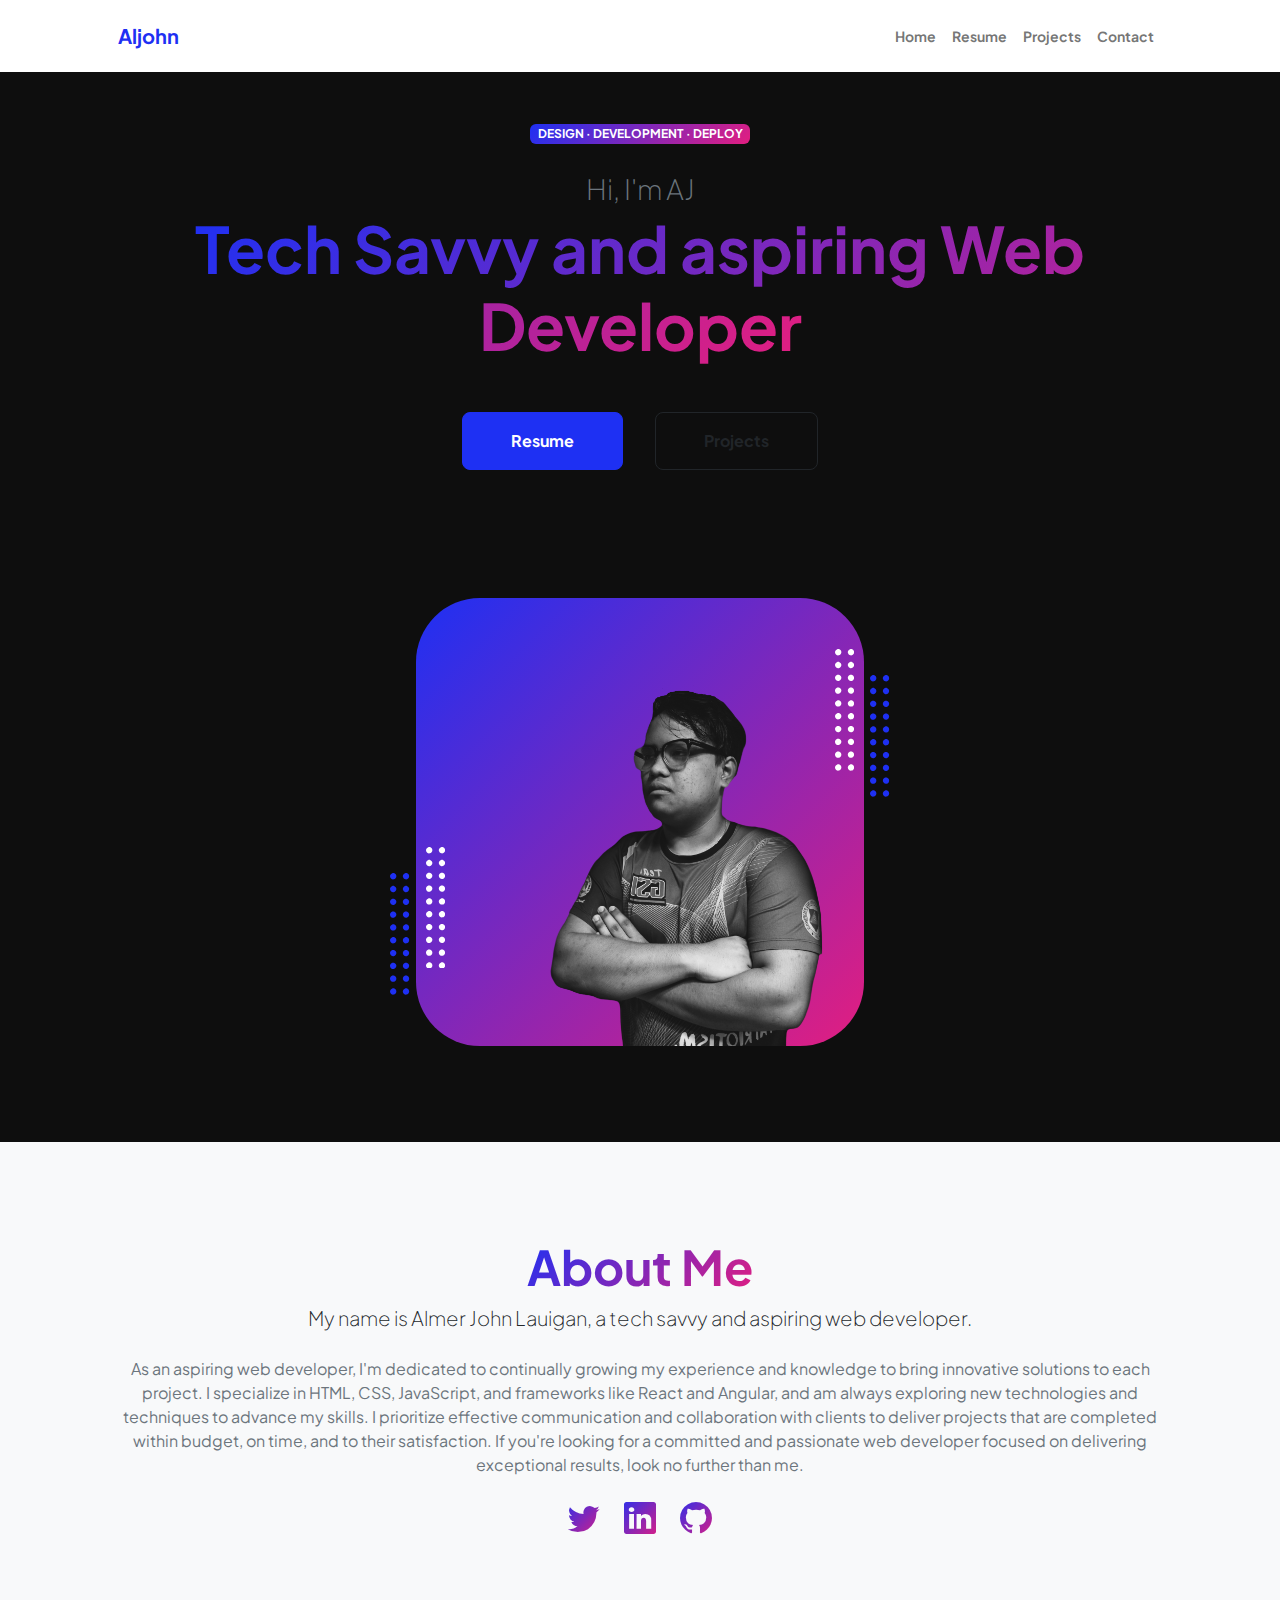
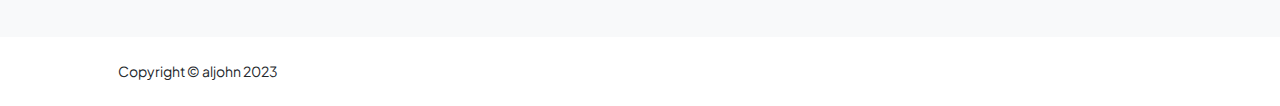
==== index.html @ dc5d29d7 "second commit" ====
<!DOCTYPE html>
<html lang="en">
    <head>
        <meta charset="utf-8" />
        <meta name="viewport" content="width=device-width, initial-scale=1, shrink-to-fit=no" />
        <meta name="description" content="" />
        <meta name="author" content="" />
        <title>Aljohn</title>
        <!-- Favicon-->
        <link rel="icon" type="image/x-icon" href="assets/favicon.ico" />
        <!-- Custom Google font-->
        <link rel="preconnect" href="https://fonts.googleapis.com" />
        <link rel="preconnect" href="https://fonts.gstatic.com" crossorigin />
        <link href="https://fonts.googleapis.com/css2?family=Plus+Jakarta+Sans:wght@100;200;300;400;500;600;700;800;900&amp;display=swap" rel="stylesheet" />
        <!-- Bootstrap icons-->
        <link href="https://cdn.jsdelivr.net/npm/bootstrap-icons@1.8.1/font/bootstrap-icons.css" rel="stylesheet" />
        <!-- Core theme CSS (includes Bootstrap)-->
        <link href="css/styles.css" rel="stylesheet" />
    </head>
    <body class="d-flex flex-column h-100">
        <main class="flex-shrink-0">
            <!-- Navigation-->
            <nav class="navbar navbar-expand-lg navbar-light bg-white py-3">
                <div class="container px-5">
                    <a class="navbar-brand" href="index.html"><span class="fw-bolder text-primary">Aljohn</span></a>
                    <button class="navbar-toggler" type="button" data-bs-toggle="collapse" data-bs-target="#navbarSupportedContent" aria-controls="navbarSupportedContent" aria-expanded="false" aria-label="Toggle navigation"><span class="navbar-toggler-icon"></span></button>
                    <div class="collapse navbar-collapse" id="navbarSupportedContent">
                        <ul class="navbar-nav ms-auto mb-2 mb-lg-0 small fw-bolder">
                            <li class="nav-item"><a class="nav-link" href="index.html">Home</a></li>
                            <li class="nav-item"><a class="nav-link" href="resume.html">Resume</a></li>
                            <li class="nav-item"><a class="nav-link" href="projects.html">Projects</a></li>
                            <li class="nav-item"><a class="nav-link" href="contact.html">Contact</a></li>
                        </ul>
                    </div>
                </div>
            </nav>
            <!-- Header-->
            <header class="py-5">
                <div class="container px-5 pb-5">
                    <div class="row gx-5 align-items-center">
                        <div class="col-xxl-5">
                            <!-- Header text content-->
                            <div class="text-center text-xxl-start">
                                <div class="badge bg-gradient-primary-to-secondary text-white mb-4"><div class="text-uppercase">Design &middot; Development &middot; Deploy</div></div>
                                <div class="fs-3 fw-light text-muted">Hi, I'm AJ</div>
                                <h1 class="display-3 fw-bolder mb-5"><span class="text-gradient d-inline">Tech Savvy and aspiring Web Developer</span></h1>
                                <div class="d-grid gap-3 d-sm-flex justify-content-sm-center justify-content-xxl-start mb-3">
                                    <a class="btn btn-primary btn-lg px-5 py-3 me-sm-3 fs-6 fw-bolder" href="resume.html">Resume</a>
                                    <a class="btn btn-outline-dark btn-lg px-5 py-3 fs-6 fw-bolder" href="projects.html">Projects</a>
                                </div>
                            </div>
                        </div>
                        <div class="col-xxl-7">
                            <!-- Header profile picture-->
                            <div class="d-flex justify-content-center mt-5 mt-xxl-0">
                                <div class="profile bg-gradient-primary-to-secondary">
                                    <!-- TIP: For best results, use a photo with a transparent background like the demo example below-->
                                    <!-- Watch a tutorial on how to do this on YouTube (link)-->
                                    <img class="profile-img" src="images/ajpl.png" alt="..." />
                                    <div class="dots-1">
                                        <!-- SVG Dots-->
                                        <svg version="1.1" xmlns="http://www.w3.org/2000/svg" xmlns:xlink="http://www.w3.org/1999/xlink" x="0px" y="0px" viewBox="0 0 191.6 1215.4" style="enable-background: new 0 0 191.6 1215.4" xml:space="preserve">
                                            <g transform="translate(0.000000,1280.000000) scale(0.100000,-0.100000)">
                                                <path d="M227.7,12788.6c-105-35-200-141-222-248c-43-206,163-412,369-369c155,32,275,190,260,339c-11,105-90,213-190,262        C383.7,12801.6,289.7,12808.6,227.7,12788.6z"></path>
                                                <path d="M1507.7,12788.6c-151-50-253-216-222-362c25-119,136-230,254-255c194-41,395,142,375,339c-11,105-90,213-190,262        C1663.7,12801.6,1569.7,12808.6,1507.7,12788.6z"></path>
                                                <path d="M227.7,11508.6c-105-35-200-141-222-248c-43-206,163-412,369-369c155,32,275,190,260,339c-11,105-90,213-190,262        C383.7,11521.6,289.7,11528.6,227.7,11508.6z"></path>
                                                <path d="M1507.7,11508.6c-151-50-253-216-222-362c25-119,136-230,254-255c194-41,395,142,375,339c-11,105-90,213-190,262        C1663.7,11521.6,1569.7,11528.6,1507.7,11508.6z"></path>
                                                <path d="M227.7,10228.6c-105-35-200-141-222-248c-43-206,163-412,369-369c155,32,275,190,260,339c-11,105-90,213-190,262        C383.7,10241.6,289.7,10248.6,227.7,10228.6z"></path>
                                                <path d="M1507.7,10228.6c-105-35-200-141-222-248c-43-206,163-412,369-369c155,32,275,190,260,339c-11,105-90,213-190,262        C1663.7,10241.6,1569.7,10248.6,1507.7,10228.6z"></path>
                                                <path d="M227.7,8948.6c-105-35-200-141-222-248c-43-206,163-412,369-369c155,32,275,190,260,339c-11,105-90,213-190,262        C383.7,8961.6,289.7,8968.6,227.7,8948.6z"></path>
                                                <path d="M1507.7,8948.6c-105-35-200-141-222-248c-43-206,163-412,369-369c155,32,275,190,260,339c-11,105-90,213-190,262        C1663.7,8961.6,1569.7,8968.6,1507.7,8948.6z"></path>
                                                <path d="M227.7,7668.6c-105-35-200-141-222-248c-43-206,163-412,369-369c155,32,275,190,260,339c-11,105-90,213-190,262        C383.7,7681.6,289.7,7688.6,227.7,7668.6z"></path>
                                                <path d="M1507.7,7668.6c-105-35-200-141-222-248c-43-206,163-412,369-369c155,32,275,190,260,339c-11,105-90,213-190,262        C1663.7,7681.6,1569.7,7688.6,1507.7,7668.6z"></path>
                                                <path d="M227.7,6388.6c-105-35-200-141-222-248c-43-206,163-412,369-369c155,32,275,190,260,339c-11,105-90,213-190,262        C383.7,6401.6,289.7,6408.6,227.7,6388.6z"></path>
                                                <path d="M1507.7,6388.6c-105-35-200-141-222-248c-43-206,163-412,369-369c155,32,275,190,260,339c-11,105-90,213-190,262        C1663.7,6401.6,1569.7,6408.6,1507.7,6388.6z"></path>
                                                <path d="M227.7,5108.6c-105-35-200-141-222-248c-43-206,163-412,369-369c155,32,275,190,260,339c-11,105-90,213-190,262        C383.7,5121.6,289.7,5128.6,227.7,5108.6z"></path>
                                                <path d="M1507.7,5108.6c-105-35-200-141-222-248c-43-206,163-412,369-369c155,32,275,190,260,339c-11,105-90,213-190,262        C1663.7,5121.6,1569.7,5128.6,1507.7,5108.6z"></path>
                                                <path d="M227.7,3828.6c-105-35-200-141-222-248c-43-206,163-412,369-369c155,32,275,190,260,339c-11,105-90,213-190,262        C383.7,3841.6,289.7,3848.6,227.7,3828.6z"></path>
                                                <path d="M1507.7,3828.6c-105-35-200-141-222-248c-43-206,163-412,369-369c155,32,275,190,260,339c-11,105-90,213-190,262        C1663.7,3841.6,1569.7,3848.6,1507.7,3828.6z"></path>
                                                <path d="M227.7,2548.6c-105-35-200-141-222-248c-43-206,163-412,369-369c155,32,275,190,260,339c-11,105-90,213-190,262        C383.7,2561.6,289.7,2568.6,227.7,2548.6z"></path>
                                                <path d="M1507.7,2548.6c-105-35-200-141-222-248c-43-206,163-412,369-369c155,32,275,190,260,339c-11,105-90,213-190,262        C1663.7,2561.6,1569.7,2568.6,1507.7,2548.6z"></path>
                                                <path d="M227.7,1268.6c-105-35-200-141-222-248c-43-206,163-412,369-369c155,32,275,190,260,339c-11,105-90,213-190,262        C383.7,1281.6,289.7,1288.6,227.7,1268.6z"></path>
                                                <path d="M1507.7,1268.6c-105-35-200-141-222-248c-43-206,163-412,369-369c155,32,275,190,260,339c-11,105-90,213-190,262        C1663.7,1281.6,1569.7,1288.6,1507.7,1268.6z"></path>
                                            </g>
                                        </svg>
                                        <!-- END of SVG dots-->
                                    </div>
                                    <div class="dots-2">
                                        <!-- SVG Dots-->
                                        <svg version="1.1" xmlns="http://www.w3.org/2000/svg" xmlns:xlink="http://www.w3.org/1999/xlink" x="0px" y="0px" viewBox="0 0 191.6 1215.4" style="enable-background: new 0 0 191.6 1215.4" xml:space="preserve">
                                            <g transform="translate(0.000000,1280.000000) scale(0.100000,-0.100000)">
                                                <path d="M227.7,12788.6c-105-35-200-141-222-248c-43-206,163-412,369-369c155,32,275,190,260,339c-11,105-90,213-190,262        C383.7,12801.6,289.7,12808.6,227.7,12788.6z"></path>
                                                <path d="M1507.7,12788.6c-151-50-253-216-222-362c25-119,136-230,254-255c194-41,395,142,375,339c-11,105-90,213-190,262        C1663.7,12801.6,1569.7,12808.6,1507.7,12788.6z"></path>
                                                <path d="M227.7,11508.6c-105-35-200-141-222-248c-43-206,163-412,369-369c155,32,275,190,260,339c-11,105-90,213-190,262        C383.7,11521.6,289.7,11528.6,227.7,11508.6z"></path>
                                                <path d="M1507.7,11508.6c-151-50-253-216-222-362c25-119,136-230,254-255c194-41,395,142,375,339c-11,105-90,213-190,262        C1663.7,11521.6,1569.7,11528.6,1507.7,11508.6z"></path>
                                                <path d="M227.7,10228.6c-105-35-200-141-222-248c-43-206,163-412,369-369c155,32,275,190,260,339c-11,105-90,213-190,262        C383.7,10241.6,289.7,10248.6,227.7,10228.6z"></path>
                                                <path d="M1507.7,10228.6c-105-35-200-141-222-248c-43-206,163-412,369-369c155,32,275,190,260,339c-11,105-90,213-190,262        C1663.7,10241.6,1569.7,10248.6,1507.7,10228.6z"></path>
                                                <path d="M227.7,8948.6c-105-35-200-141-222-248c-43-206,163-412,369-369c155,32,275,190,260,339c-11,105-90,213-190,262        C383.7,8961.6,289.7,8968.6,227.7,8948.6z"></path>
                                                <path d="M1507.7,8948.6c-105-35-200-141-222-248c-43-206,163-412,369-369c155,32,275,190,260,339c-11,105-90,213-190,262        C1663.7,8961.6,1569.7,8968.6,1507.7,8948.6z"></path>
                                                <path d="M227.7,7668.6c-105-35-200-141-222-248c-43-206,163-412,369-369c155,32,275,190,260,339c-11,105-90,213-190,262        C383.7,7681.6,289.7,7688.6,227.7,7668.6z"></path>
                                                <path d="M1507.7,7668.6c-105-35-200-141-222-248c-43-206,163-412,369-369c155,32,275,190,260,339c-11,105-90,213-190,262        C1663.7,7681.6,1569.7,7688.6,1507.7,7668.6z"></path>
                                                <path d="M227.7,6388.6c-105-35-200-141-222-248c-43-206,163-412,369-369c155,32,275,190,260,339c-11,105-90,213-190,262        C383.7,6401.6,289.7,6408.6,227.7,6388.6z"></path>
                                                <path d="M1507.7,6388.6c-105-35-200-141-222-248c-43-206,163-412,369-369c155,32,275,190,260,339c-11,105-90,213-190,262        C1663.7,6401.6,1569.7,6408.6,1507.7,6388.6z"></path>
                                                <path d="M227.7,5108.6c-105-35-200-141-222-248c-43-206,163-412,369-369c155,32,275,190,260,339c-11,105-90,213-190,262        C383.7,5121.6,289.7,5128.6,227.7,5108.6z"></path>
                                                <path d="M1507.7,5108.6c-105-35-200-141-222-248c-43-206,163-412,369-369c155,32,275,190,260,339c-11,105-90,213-190,262        C1663.7,5121.6,1569.7,5128.6,1507.7,5108.6z"></path>
                                                <path d="M227.7,3828.6c-105-35-200-141-222-248c-43-206,163-412,369-369c155,32,275,190,260,339c-11,105-90,213-190,262        C383.7,3841.6,289.7,3848.6,227.7,3828.6z"></path>
                                                <path d="M1507.7,3828.6c-105-35-200-141-222-248c-43-206,163-412,369-369c155,32,275,190,260,339c-11,105-90,213-190,262        C1663.7,3841.6,1569.7,3848.6,1507.7,3828.6z"></path>
                                                <path d="M227.7,2548.6c-105-35-200-141-222-248c-43-206,163-412,369-369c155,32,275,190,260,339c-11,105-90,213-190,262        C383.7,2561.6,289.7,2568.6,227.7,2548.6z"></path>
                                                <path d="M1507.7,2548.6c-105-35-200-141-222-248c-43-206,163-412,369-369c155,32,275,190,260,339c-11,105-90,213-190,262        C1663.7,2561.6,1569.7,2568.6,1507.7,2548.6z"></path>
                                                <path d="M227.7,1268.6c-105-35-200-141-222-248c-43-206,163-412,369-369c155,32,275,190,260,339c-11,105-90,213-190,262        C383.7,1281.6,289.7,1288.6,227.7,1268.6z"></path>
                                                <path d="M1507.7,1268.6c-105-35-200-141-222-248c-43-206,163-412,369-369c155,32,275,190,260,339c-11,105-90,213-190,262        C1663.7,1281.6,1569.7,1288.6,1507.7,1268.6z"></path>
                                            </g>
                                        </svg>
                                        <!-- END of SVG dots-->
                                    </div>
                                    <div class="dots-3">
                                        <!-- SVG Dots-->
                                        <svg version="1.1" xmlns="http://www.w3.org/2000/svg" xmlns:xlink="http://www.w3.org/1999/xlink" x="0px" y="0px" viewBox="0 0 191.6 1215.4" style="enable-background: new 0 0 191.6 1215.4" xml:space="preserve">
                                            <g transform="translate(0.000000,1280.000000) scale(0.100000,-0.100000)">
                                                <path d="M227.7,12788.6c-105-35-200-141-222-248c-43-206,163-412,369-369c155,32,275,190,260,339c-11,105-90,213-190,262        C383.7,12801.6,289.7,12808.6,227.7,12788.6z"></path>
                                                <path d="M1507.7,12788.6c-151-50-253-216-222-362c25-119,136-230,254-255c194-41,395,142,375,339c-11,105-90,213-190,262        C1663.7,12801.6,1569.7,12808.6,1507.7,12788.6z"></path>
                                                <path d="M227.7,11508.6c-105-35-200-141-222-248c-43-206,163-412,369-369c155,32,275,190,260,339c-11,105-90,213-190,262        C383.7,11521.6,289.7,11528.6,227.7,11508.6z"></path>
                                                <path d="M1507.7,11508.6c-151-50-253-216-222-362c25-119,136-230,254-255c194-41,395,142,375,339c-11,105-90,213-190,262        C1663.7,11521.6,1569.7,11528.6,1507.7,11508.6z"></path>
                                                <path d="M227.7,10228.6c-105-35-200-141-222-248c-43-206,163-412,369-369c155,32,275,190,260,339c-11,105-90,213-190,262        C383.7,10241.6,289.7,10248.6,227.7,10228.6z"></path>
                                                <path d="M1507.7,10228.6c-105-35-200-141-222-248c-43-206,163-412,369-369c155,32,275,190,260,339c-11,105-90,213-190,262        C1663.7,10241.6,1569.7,10248.6,1507.7,10228.6z"></path>
                                                <path d="M227.7,8948.6c-105-35-200-141-222-248c-43-206,163-412,369-369c155,32,275,190,260,339c-11,105-90,213-190,262        C383.7,8961.6,289.7,8968.6,227.7,8948.6z"></path>
                                                <path d="M1507.7,8948.6c-105-35-200-141-222-248c-43-206,163-412,369-369c155,32,275,190,260,339c-11,105-90,213-190,262        C1663.7,8961.6,1569.7,8968.6,1507.7,8948.6z"></path>
                                                <path d="M227.7,7668.6c-105-35-200-141-222-248c-43-206,163-412,369-369c155,32,275,190,260,339c-11,105-90,213-190,262        C383.7,7681.6,289.7,7688.6,227.7,7668.6z"></path>
                                                <path d="M1507.7,7668.6c-105-35-200-141-222-248c-43-206,163-412,369-369c155,32,275,190,260,339c-11,105-90,213-190,262        C1663.7,7681.6,1569.7,7688.6,1507.7,7668.6z"></path>
                                                <path d="M227.7,6388.6c-105-35-200-141-222-248c-43-206,163-412,369-369c155,32,275,190,260,339c-11,105-90,213-190,262        C383.7,6401.6,289.7,6408.6,227.7,6388.6z"></path>
                                                <path d="M1507.7,6388.6c-105-35-200-141-222-248c-43-206,163-412,369-369c155,32,275,190,260,339c-11,105-90,213-190,262        C1663.7,6401.6,1569.7,6408.6,1507.7,6388.6z"></path>
                                                <path d="M227.7,5108.6c-105-35-200-141-222-248c-43-206,163-412,369-369c155,32,275,190,260,339c-11,105-90,213-190,262        C383.7,5121.6,289.7,5128.6,227.7,5108.6z"></path>
                                                <path d="M1507.7,5108.6c-105-35-200-141-222-248c-43-206,163-412,369-369c155,32,275,190,260,339c-11,105-90,213-190,262        C1663.7,5121.6,1569.7,5128.6,1507.7,5108.6z"></path>
                                                <path d="M227.7,3828.6c-105-35-200-141-222-248c-43-206,163-412,369-369c155,32,275,190,260,339c-11,105-90,213-190,262        C383.7,3841.6,289.7,3848.6,227.7,3828.6z"></path>
                                                <path d="M1507.7,3828.6c-105-35-200-141-222-248c-43-206,163-412,369-369c155,32,275,190,260,339c-11,105-90,213-190,262        C1663.7,3841.6,1569.7,3848.6,1507.7,3828.6z"></path>
                                                <path d="M227.7,2548.6c-105-35-200-141-222-248c-43-206,163-412,369-369c155,32,275,190,260,339c-11,105-90,213-190,262        C383.7,2561.6,289.7,2568.6,227.7,2548.6z"></path>
                                                <path d="M1507.7,2548.6c-105-35-200-141-222-248c-43-206,163-412,369-369c155,32,275,190,260,339c-11,105-90,213-190,262        C1663.7,2561.6,1569.7,2568.6,1507.7,2548.6z"></path>
                                                <path d="M227.7,1268.6c-105-35-200-141-222-248c-43-206,163-412,369-369c155,32,275,190,260,339c-11,105-90,213-190,262        C383.7,1281.6,289.7,1288.6,227.7,1268.6z"></path>
                                                <path d="M1507.7,1268.6c-105-35-200-141-222-248c-43-206,163-412,369-369c155,32,275,190,260,339c-11,105-90,213-190,262        C1663.7,1281.6,1569.7,1288.6,1507.7,1268.6z"></path>
                                            </g>
                                        </svg>
                                        <!-- END of SVG dots-->
                                    </div>
                                    <div class="dots-4">
                                        <!-- SVG Dots-->
                                        <svg version="1.1" xmlns="http://www.w3.org/2000/svg" xmlns:xlink="http://www.w3.org/1999/xlink" x="0px" y="0px" viewBox="0 0 191.6 1215.4" style="enable-background: new 0 0 191.6 1215.4" xml:space="preserve">
                                            <g transform="translate(0.000000,1280.000000) scale(0.100000,-0.100000)">
                                                <path d="M227.7,12788.6c-105-35-200-141-222-248c-43-206,163-412,369-369c155,32,275,190,260,339c-11,105-90,213-190,262        C383.7,12801.6,289.7,12808.6,227.7,12788.6z"></path>
                                                <path d="M1507.7,12788.6c-151-50-253-216-222-362c25-119,136-230,254-255c194-41,395,142,375,339c-11,105-90,213-190,262        C1663.7,12801.6,1569.7,12808.6,1507.7,12788.6z"></path>
                                                <path d="M227.7,11508.6c-105-35-200-141-222-248c-43-206,163-412,369-369c155,32,275,190,260,339c-11,105-90,213-190,262        C383.7,11521.6,289.7,11528.6,227.7,11508.6z"></path>
                                                <path d="M1507.7,11508.6c-151-50-253-216-222-362c25-119,136-230,254-255c194-41,395,142,375,339c-11,105-90,213-190,262        C1663.7,11521.6,1569.7,11528.6,1507.7,11508.6z"></path>
                                                <path d="M227.7,10228.6c-105-35-200-141-222-248c-43-206,163-412,369-369c155,32,275,190,260,339c-11,105-90,213-190,262        C383.7,10241.6,289.7,10248.6,227.7,10228.6z"></path>
                                                <path d="M1507.7,10228.6c-105-35-200-141-222-248c-43-206,163-412,369-369c155,32,275,190,260,339c-11,105-90,213-190,262        C1663.7,10241.6,1569.7,10248.6,1507.7,10228.6z"></path>
                                                <path d="M227.7,8948.6c-105-35-200-141-222-248c-43-206,163-412,369-369c155,32,275,190,260,339c-11,105-90,213-190,262        C383.7,8961.6,289.7,8968.6,227.7,8948.6z"></path>
                                                <path d="M1507.7,8948.6c-105-35-200-141-222-248c-43-206,163-412,369-369c155,32,275,190,260,339c-11,105-90,213-190,262        C1663.7,8961.6,1569.7,8968.6,1507.7,8948.6z"></path>
                                                <path d="M227.7,7668.6c-105-35-200-141-222-248c-43-206,163-412,369-369c155,32,275,190,260,339c-11,105-90,213-190,262        C383.7,7681.6,289.7,7688.6,227.7,7668.6z"></path>
                                                <path d="M1507.7,7668.6c-105-35-200-141-222-248c-43-206,163-412,369-369c155,32,275,190,260,339c-11,105-90,213-190,262        C1663.7,7681.6,1569.7,7688.6,1507.7,7668.6z"></path>
                                                <path d="M227.7,6388.6c-105-35-200-141-222-248c-43-206,163-412,369-369c155,32,275,190,260,339c-11,105-90,213-190,262        C383.7,6401.6,289.7,6408.6,227.7,6388.6z"></path>
                                                <path d="M1507.7,6388.6c-105-35-200-141-222-248c-43-206,163-412,369-369c155,32,275,190,260,339c-11,105-90,213-190,262        C1663.7,6401.6,1569.7,6408.6,1507.7,6388.6z"></path>
                                                <path d="M227.7,5108.6c-105-35-200-141-222-248c-43-206,163-412,369-369c155,32,275,190,260,339c-11,105-90,213-190,262        C383.7,5121.6,289.7,5128.6,227.7,5108.6z"></path>
                                                <path d="M1507.7,5108.6c-105-35-200-141-222-248c-43-206,163-412,369-369c155,32,275,190,260,339c-11,105-90,213-190,262        C1663.7,5121.6,1569.7,5128.6,1507.7,5108.6z"></path>
                                                <path d="M227.7,3828.6c-105-35-200-141-222-248c-43-206,163-412,369-369c155,32,275,190,260,339c-11,105-90,213-190,262        C383.7,3841.6,289.7,3848.6,227.7,3828.6z"></path>
                                                <path d="M1507.7,3828.6c-105-35-200-141-222-248c-43-206,163-412,369-369c155,32,275,190,260,339c-11,105-90,213-190,262        C1663.7,3841.6,1569.7,3848.6,1507.7,3828.6z"></path>
                                                <path d="M227.7,2548.6c-105-35-200-141-222-248c-43-206,163-412,369-369c155,32,275,190,260,339c-11,105-90,213-190,262        C383.7,2561.6,289.7,2568.6,227.7,2548.6z"></path>
                                                <path d="M1507.7,2548.6c-105-35-200-141-222-248c-43-206,163-412,369-369c155,32,275,190,260,339c-11,105-90,213-190,262        C1663.7,2561.6,1569.7,2568.6,1507.7,2548.6z"></path>
                                                <path d="M227.7,1268.6c-105-35-200-141-222-248c-43-206,163-412,369-369c155,32,275,190,260,339c-11,105-90,213-190,262        C383.7,1281.6,289.7,1288.6,227.7,1268.6z"></path>
                                                <path d="M1507.7,1268.6c-105-35-200-141-222-248c-43-206,163-412,369-369c155,32,275,190,260,339c-11,105-90,213-190,262        C1663.7,1281.6,1569.7,1288.6,1507.7,1268.6z"></path>
                                            </g>
                                        </svg>
                                        <!-- END of SVG dots-->
                                    </div>
                                </div>
                            </div>
                        </div>
                    </div>
                </div>
            </header>
            <!-- About Section-->
            <section class="bg-light py-5">
                <div class="container px-5">
                    <div class="row gx-5 justify-content-center">
                        <div class="col-xxl-8">
                            <div class="text-center my-5">
                                <h2 class="display-5 fw-bolder"><span class="text-gradient d-inline">About Me</span></h2>
                                <p class="lead fw-light mb-4">My name is Almer John Lauigan, a tech savvy and aspiring web developer.</p>
                                <p class="text-muted">As an aspiring web developer, I'm dedicated to continually growing my experience and knowledge to bring innovative solutions to each project. I specialize in HTML, CSS, JavaScript, and frameworks like React and Angular, and am always exploring new technologies and techniques to advance my skills. I prioritize effective communication and collaboration with clients to deliver projects that are completed within budget, on time, and to their satisfaction. If you're looking for a committed and passionate web developer focused on delivering exceptional results, look no further than me.</p>
                                <div class="d-flex justify-content-center fs-2 gap-4">
                                    <a class="text-gradient" href="#!"><i class="bi bi-twitter"></i></a>
                                    <a class="text-gradient" href="#!"><i class="bi bi-linkedin"></i></a>
                                    <a class="text-gradient" href="#!"><i class="bi bi-github"></i></a>
                                </div>
                            </div>
                        </div>
                    </div>
                </div>
            </section>
        </main>
        <!-- Footer-->
        <footer class="bg-white py-4 mt-auto">
            <div class="container px-5">
                <div class="row align-items-center justify-content-between flex-column flex-sm-row">
                    <div class="col-auto"><div class="small m-0">Copyright &copy; aljohn 2023</div></div>
                </div>
            </div>
        </footer>
        <!-- Bootstrap core JS-->
        <script src="https://cdn.jsdelivr.net/npm/bootstrap@5.2.3/dist/js/bootstrap.bundle.min.js"></script>
        <!-- Core theme JS-->
        <script src="js/scripts.js"></script>
    </body>
</html>
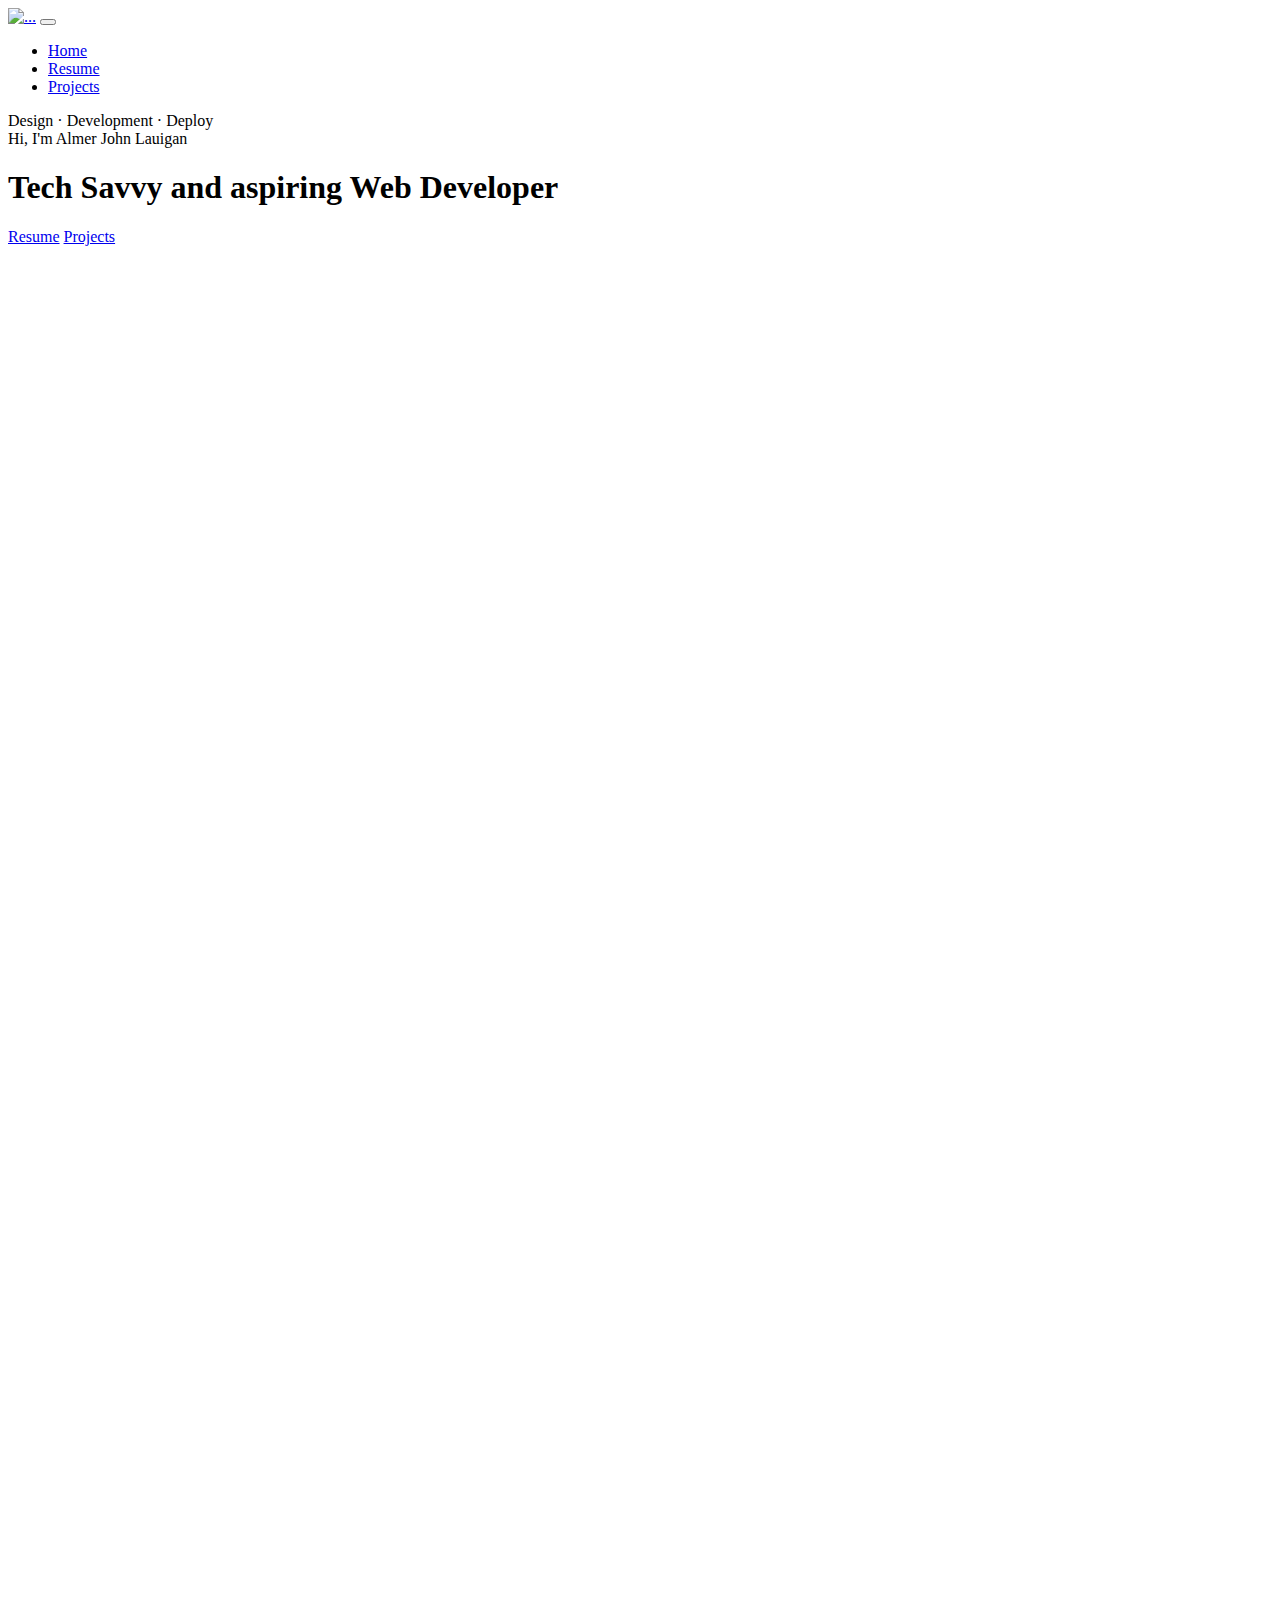
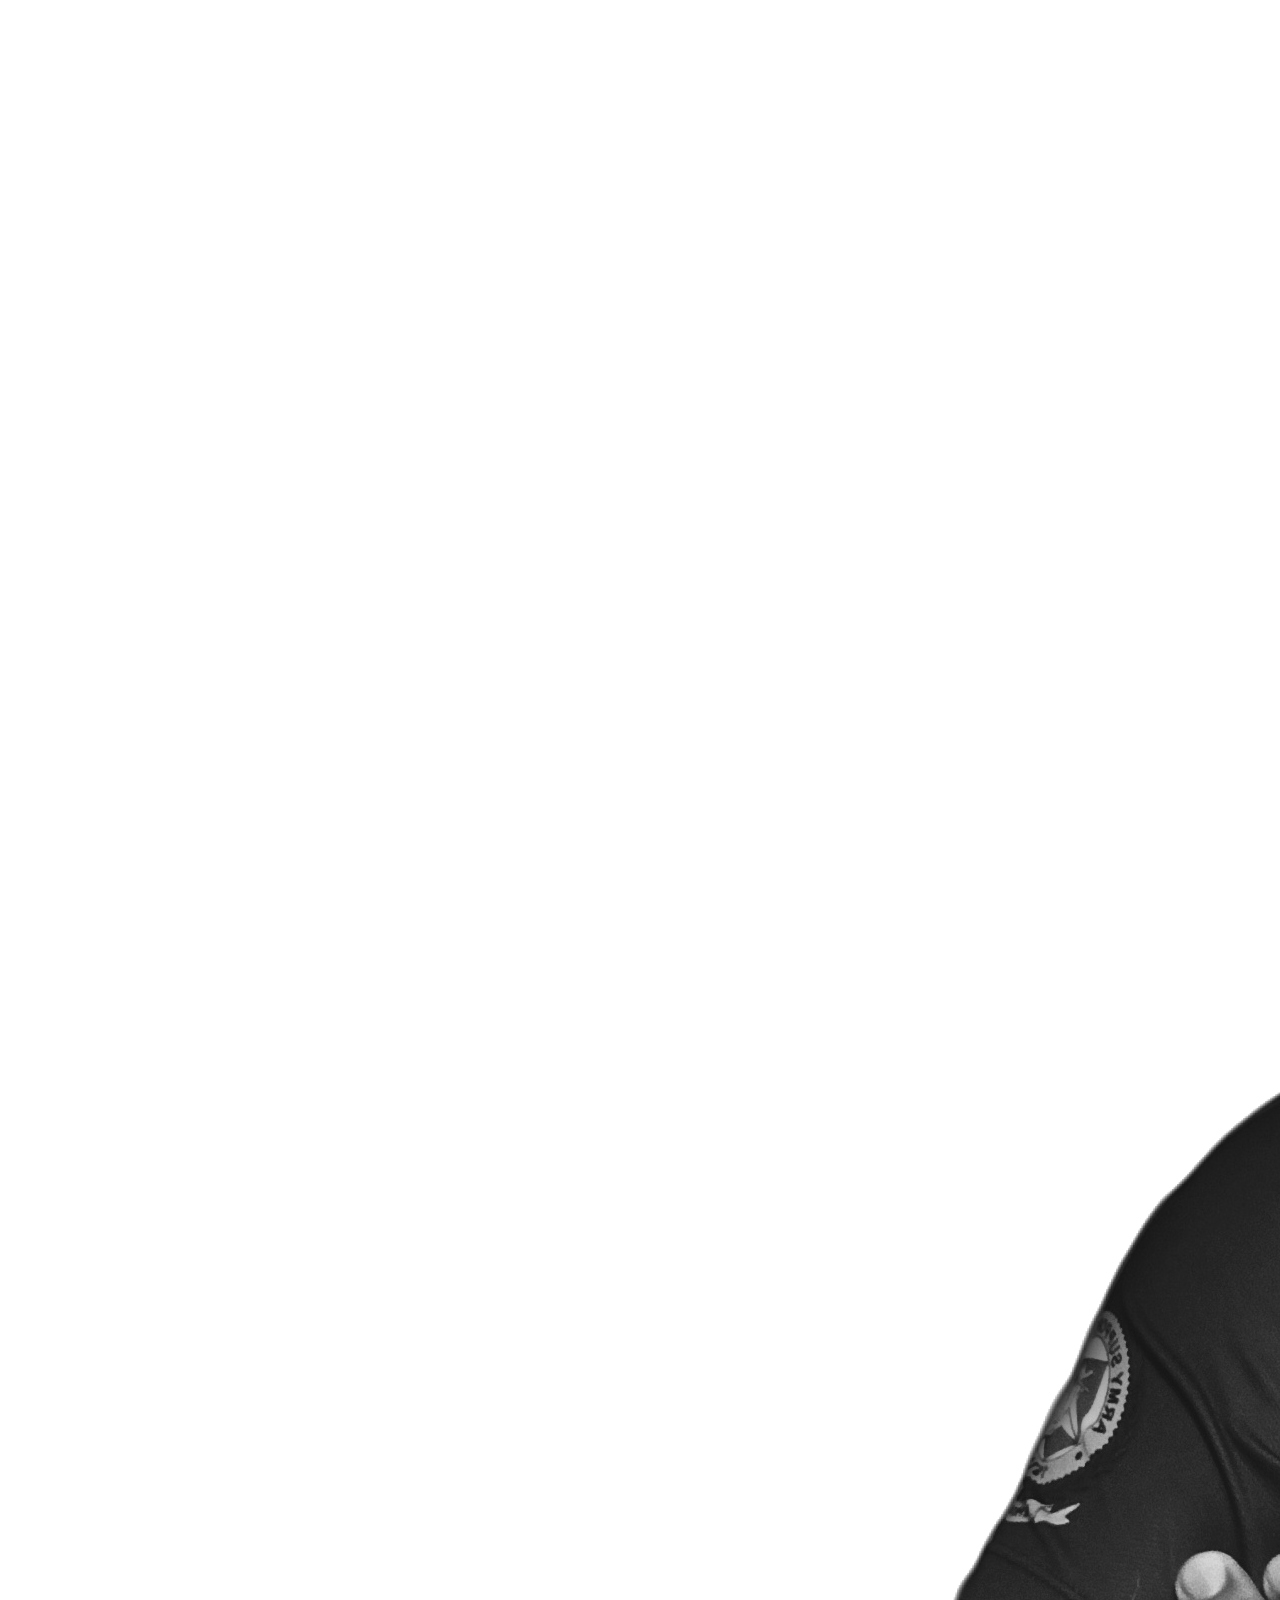
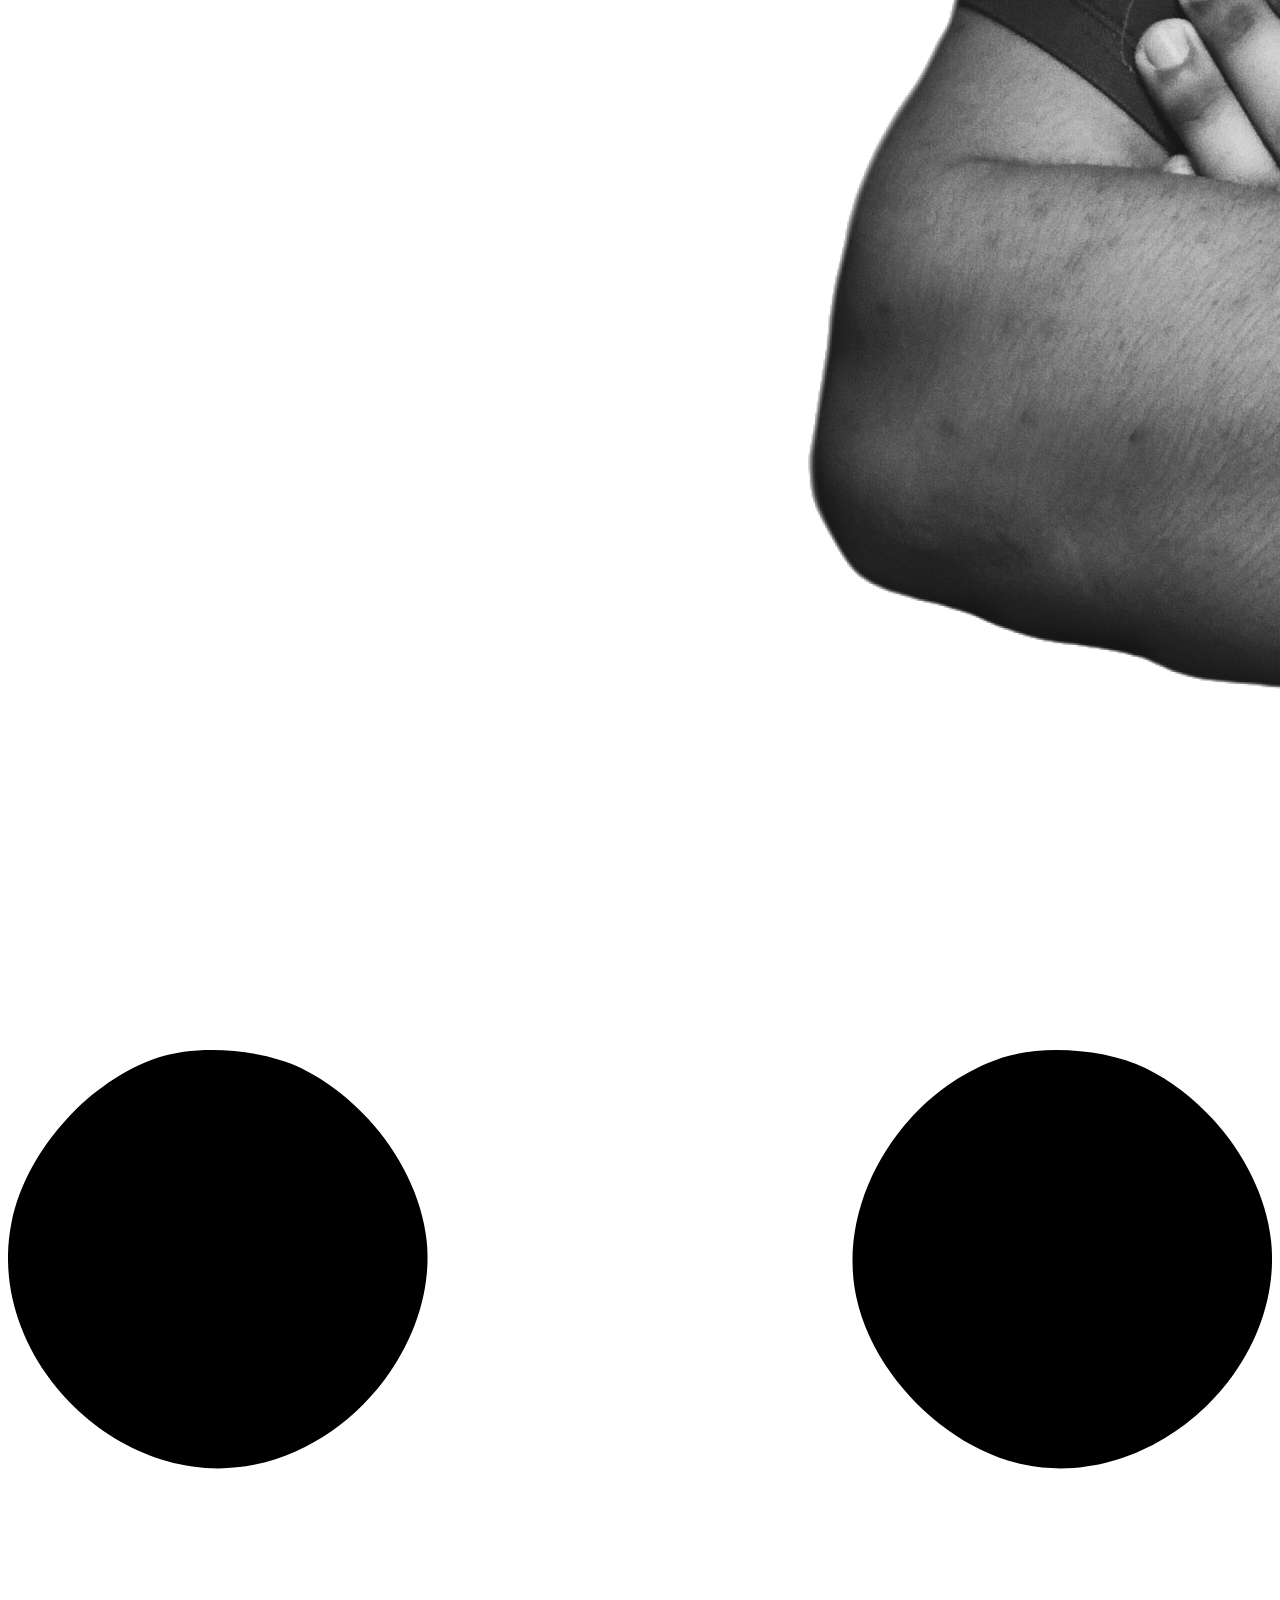
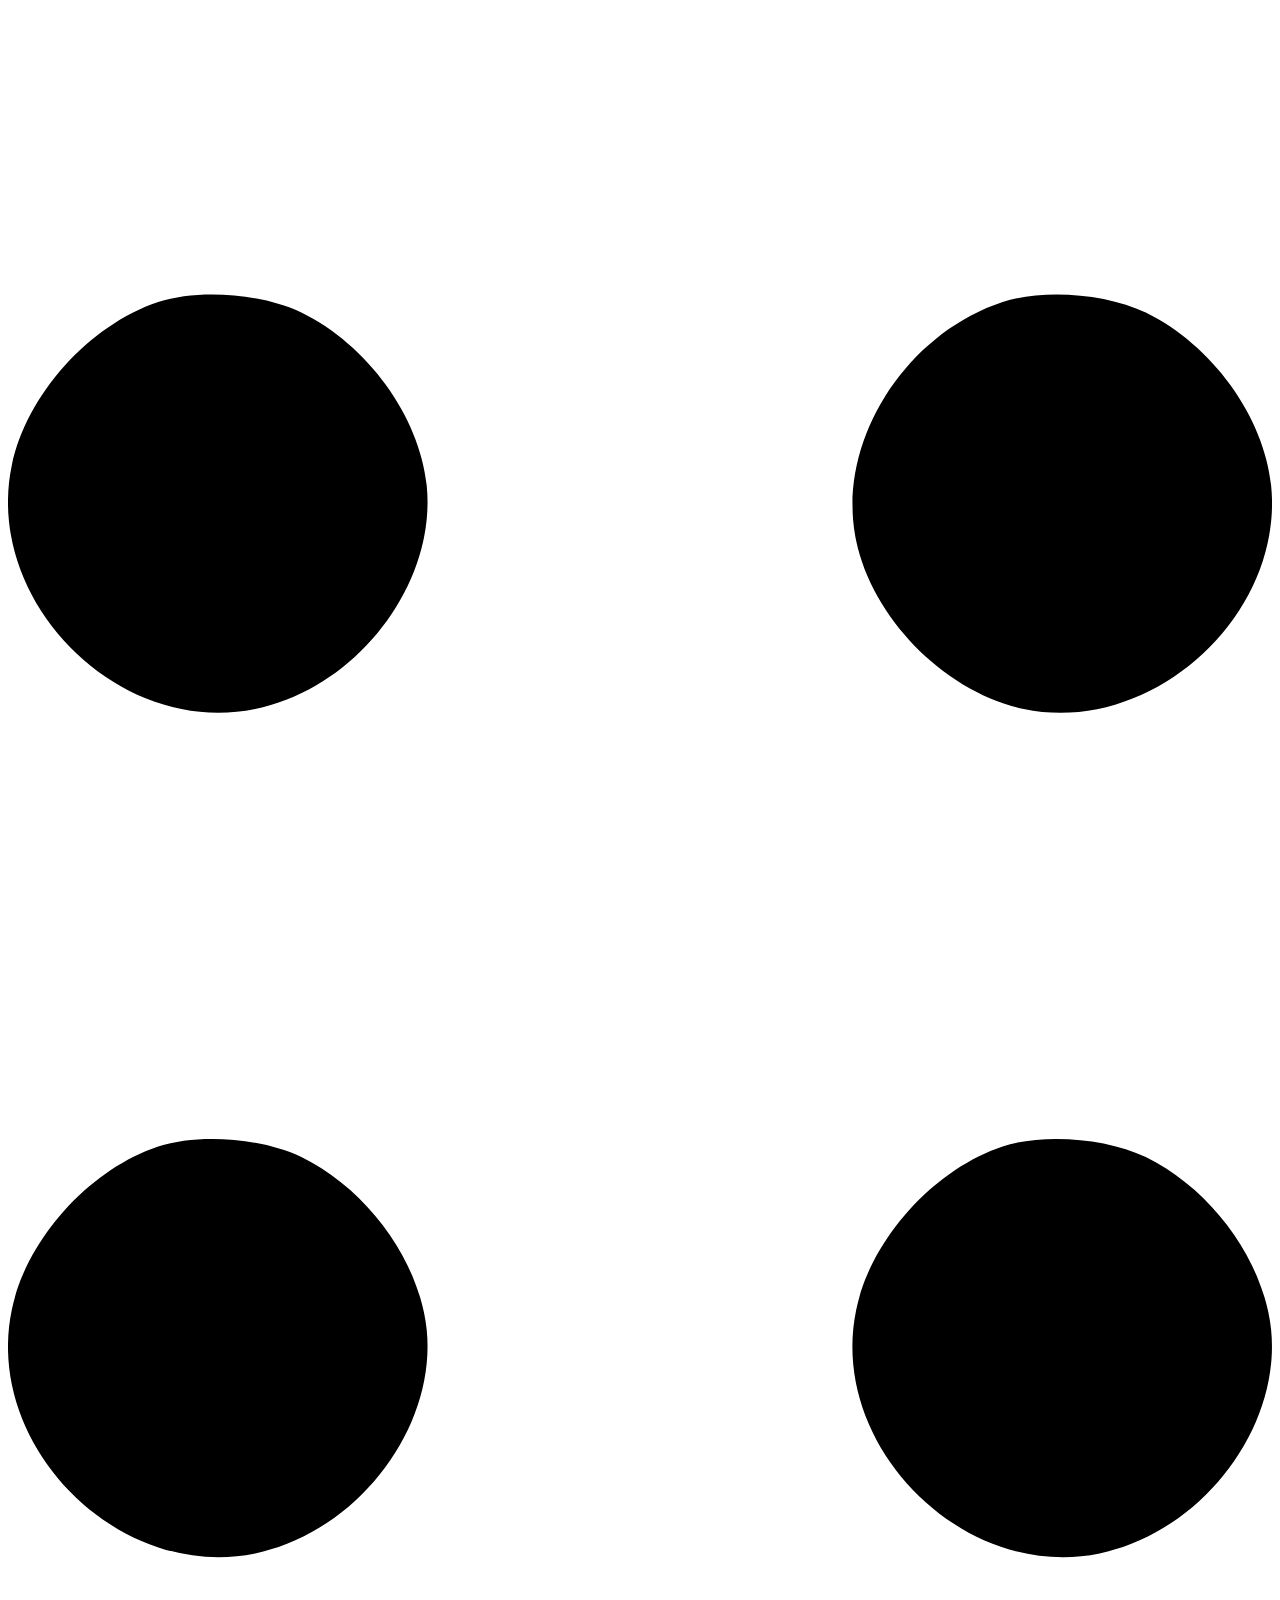
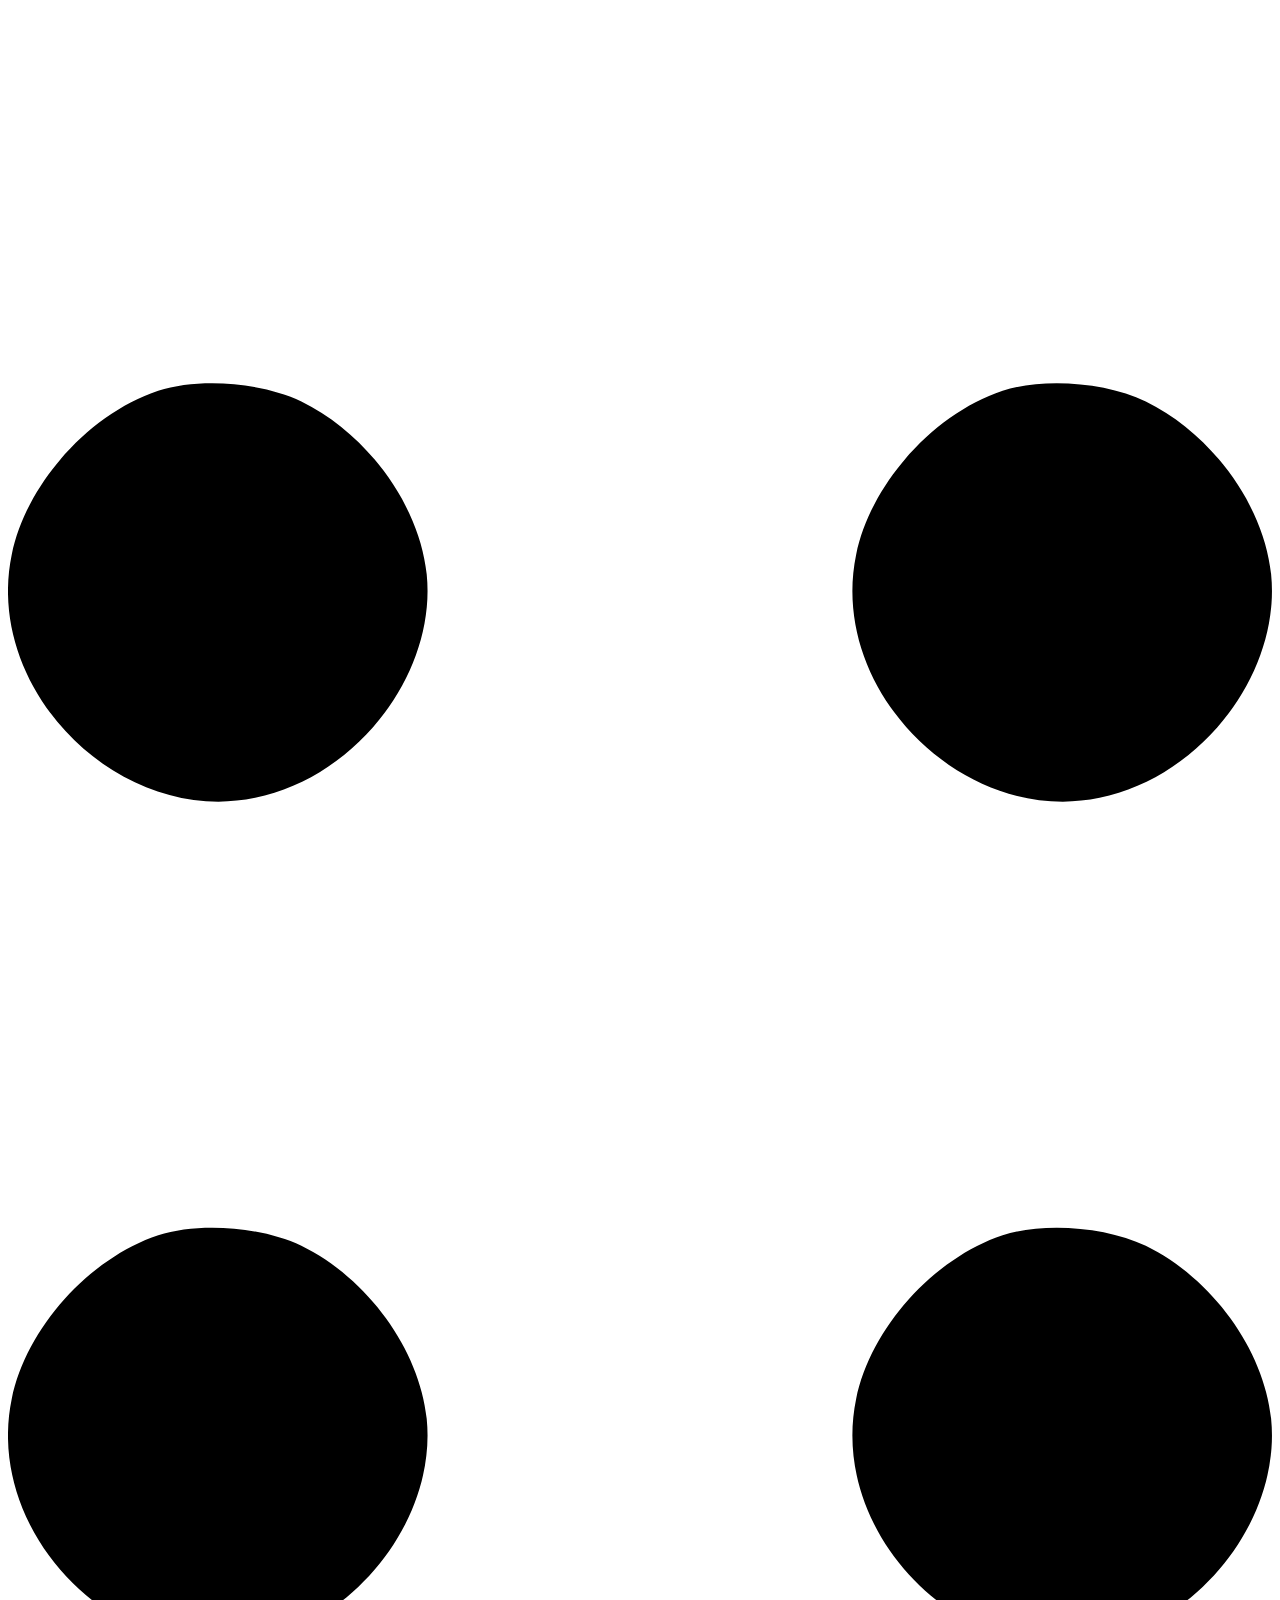
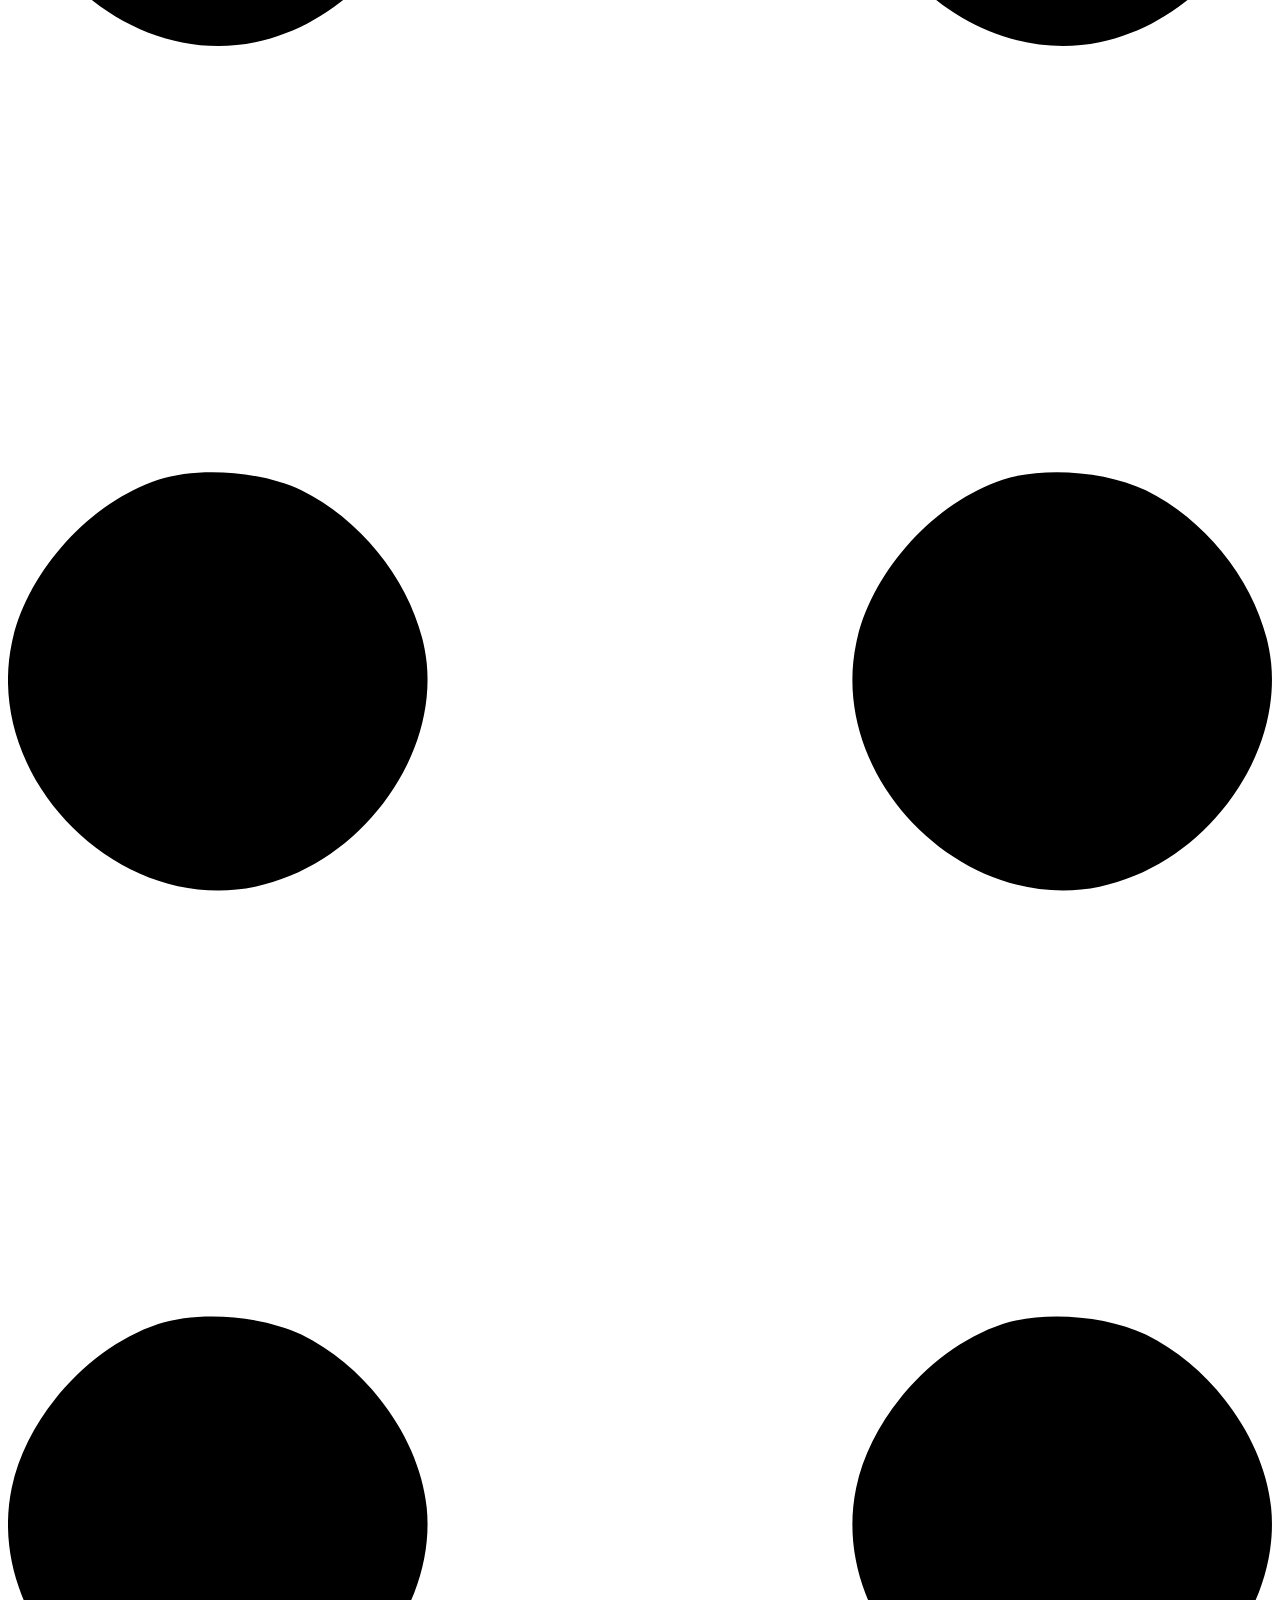
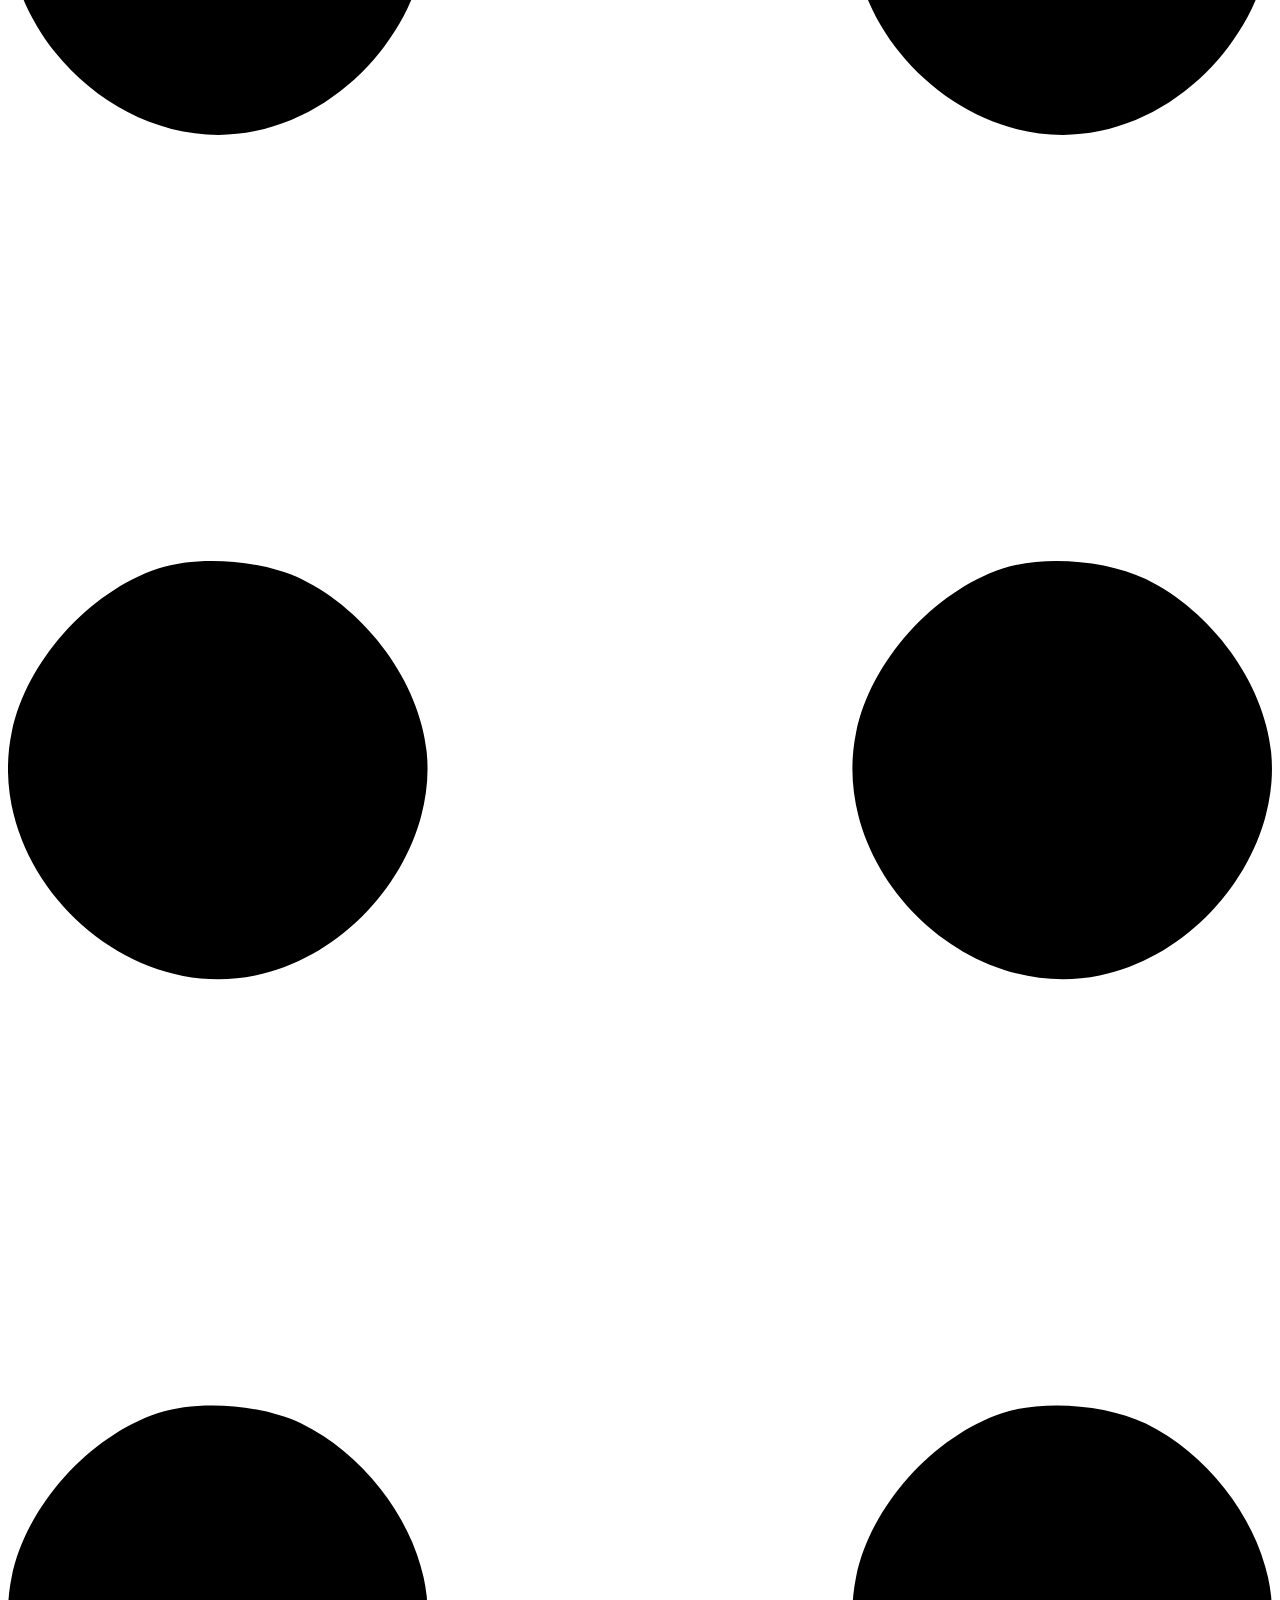
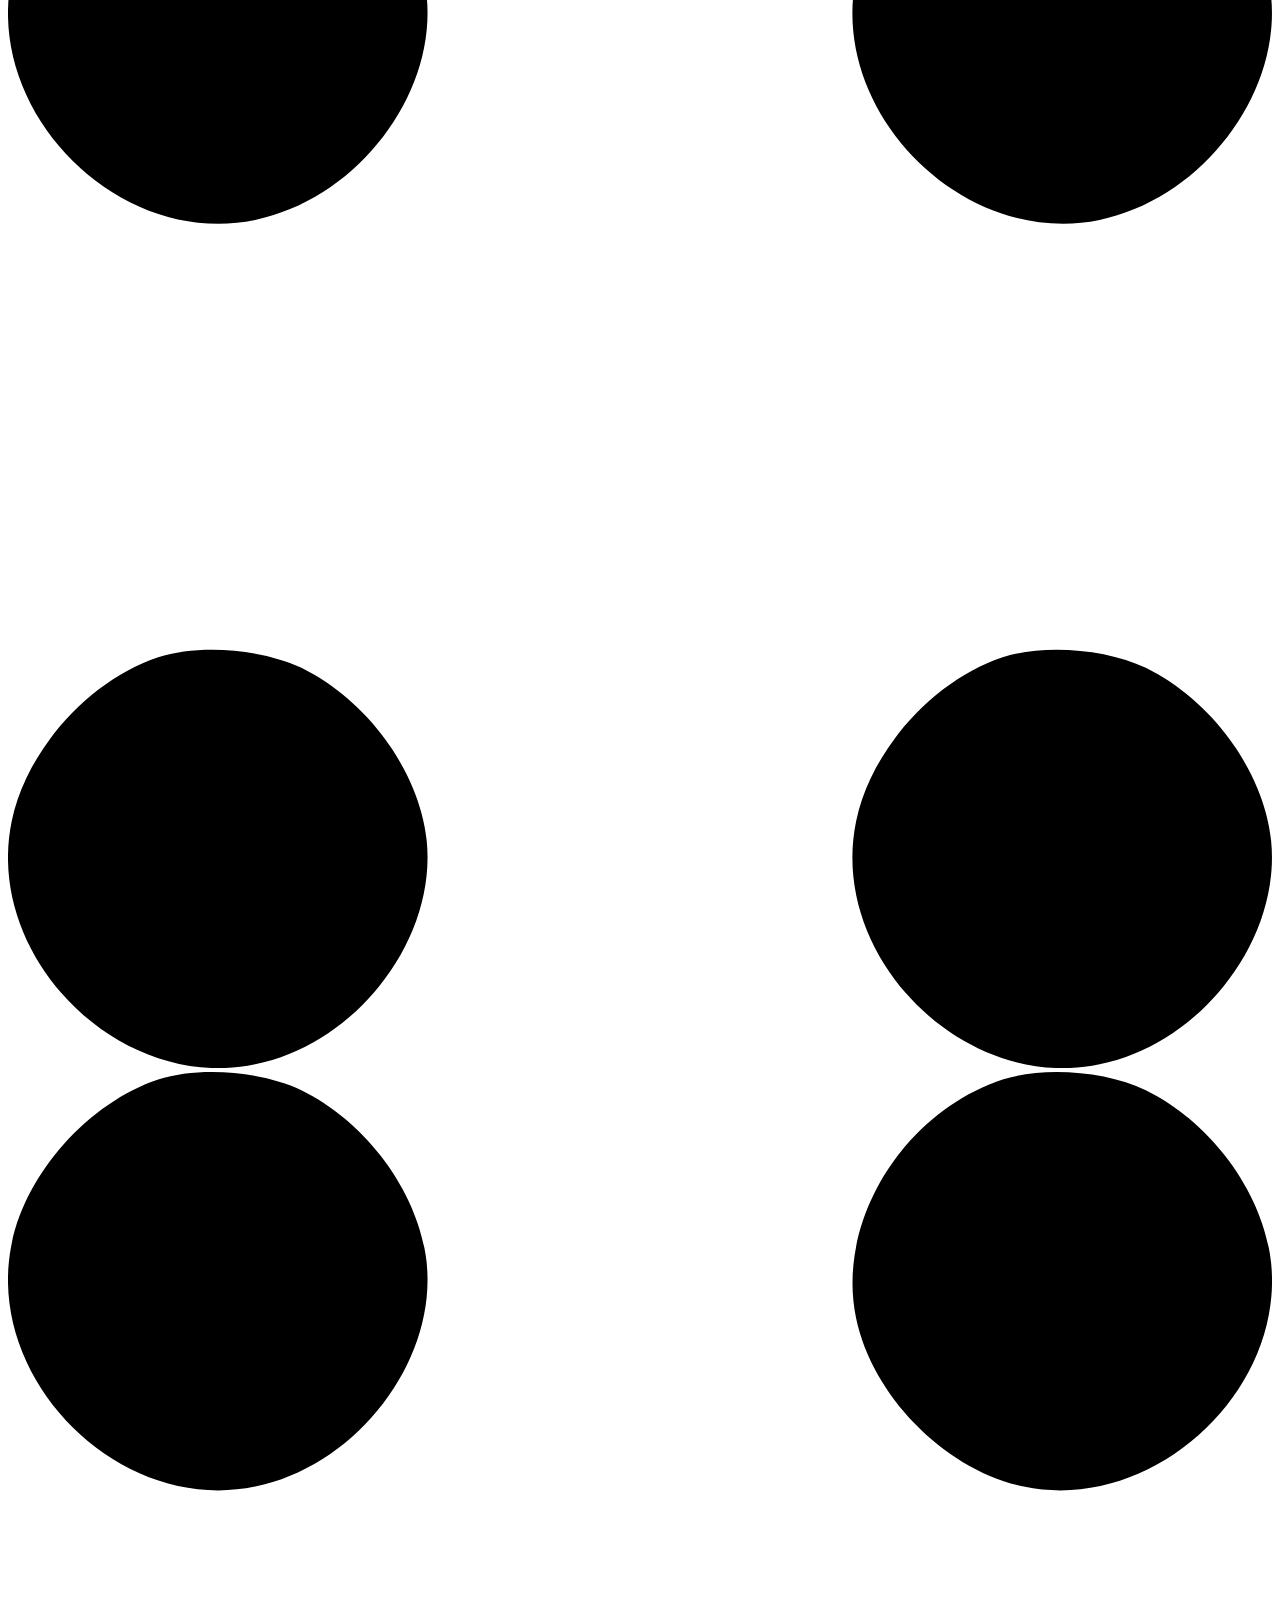
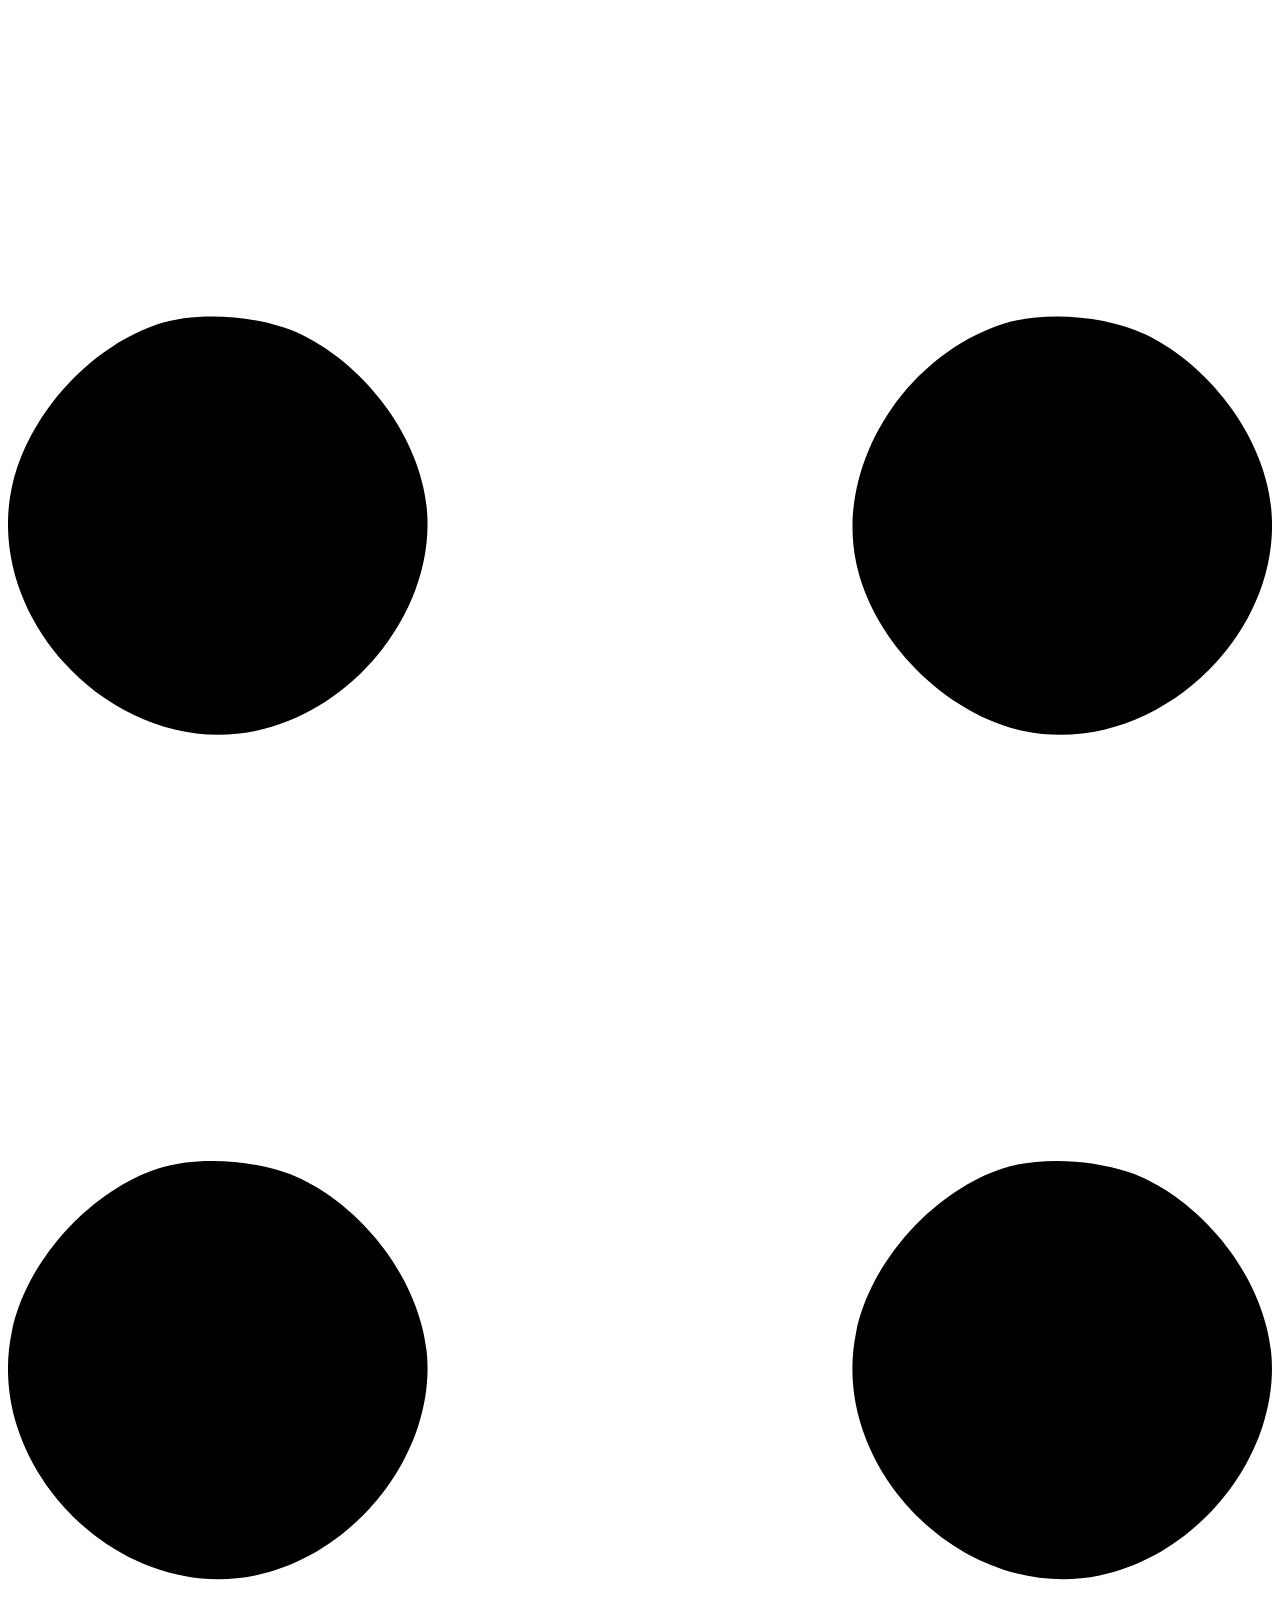
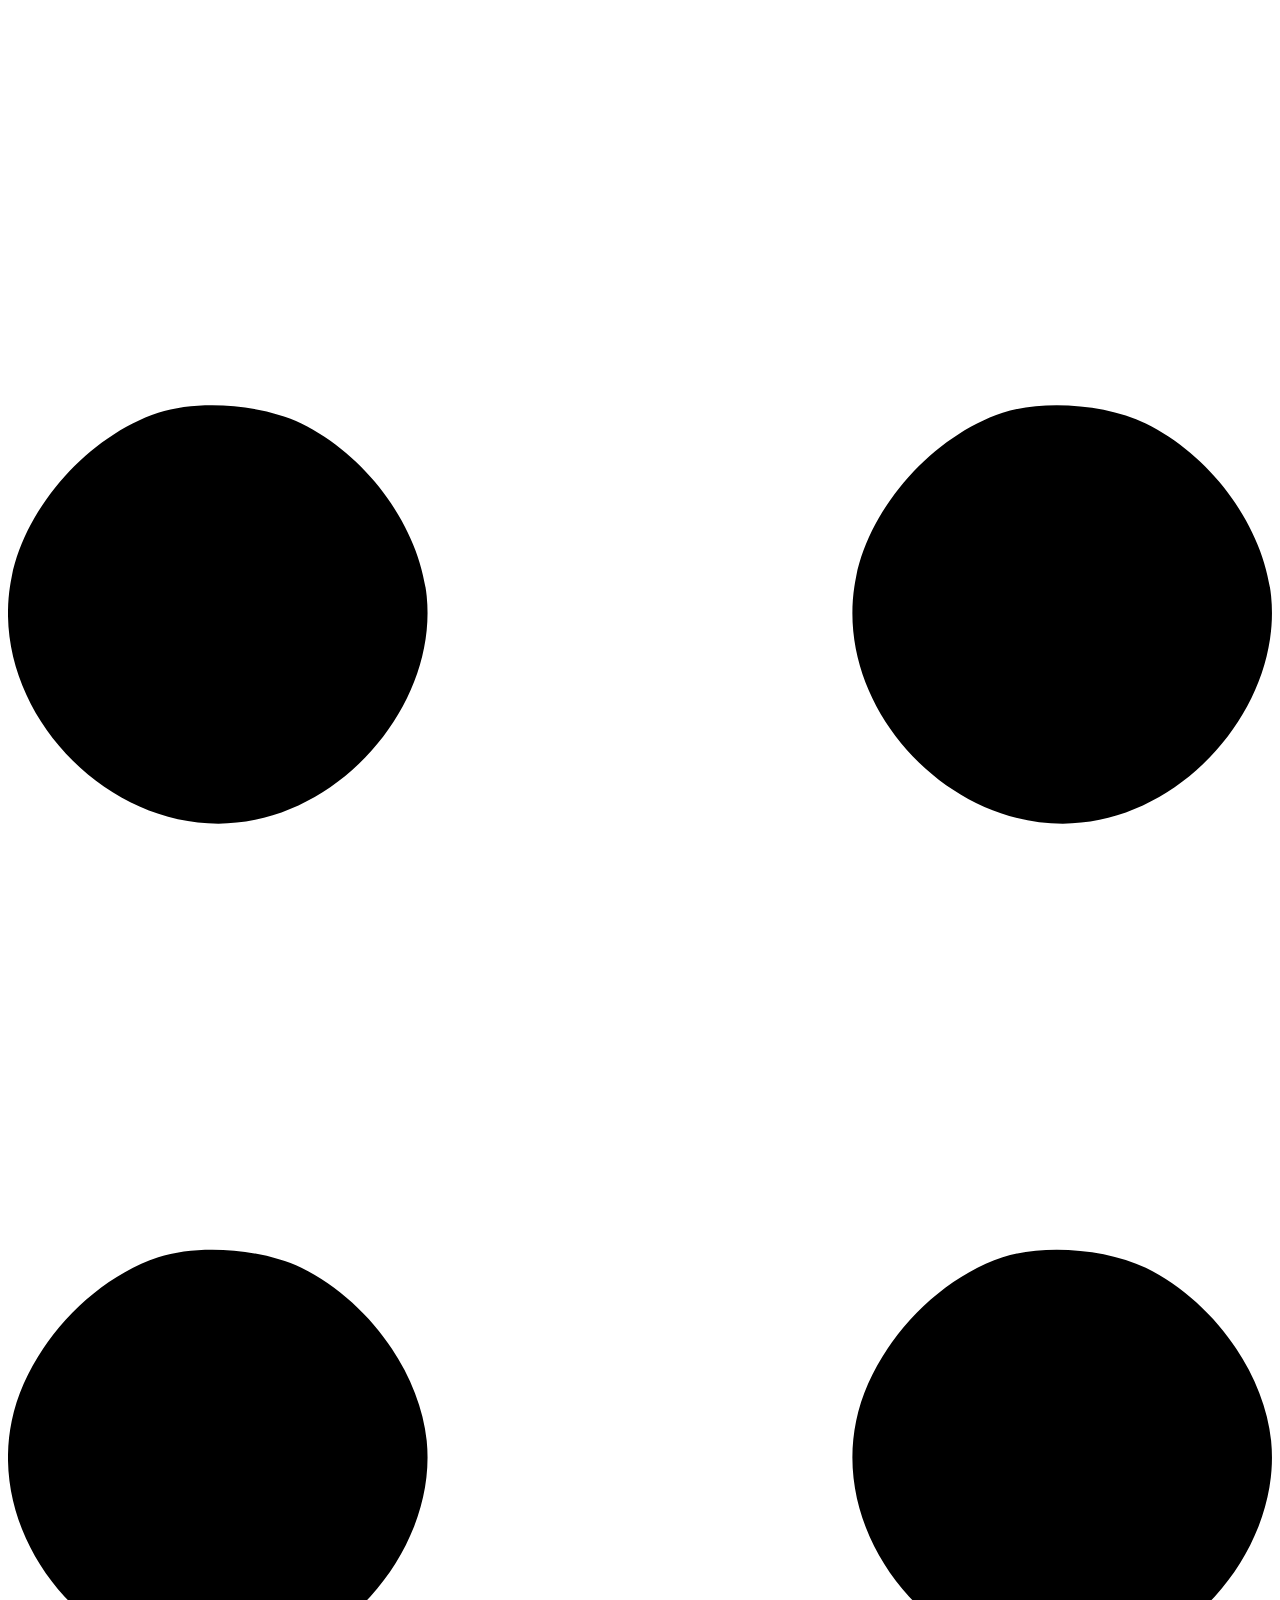
==== commit e61d63ce: "Updated Skills and Languages, fix some minor typos" ====
--- a/index.html
+++ b/index.html
@@ -5,9 +5,9 @@
         <meta name="viewport" content="width=device-width, initial-scale=1, shrink-to-fit=no" />
         <meta name="description" content="" />
         <meta name="author" content="" />
-        <title>Aljohn</title>
+        <title>aljohn</title>
         <!-- Favicon-->
-        <link rel="icon" type="image/x-icon" href="assets/favicon.ico" />
+        <link rel="icon" type="image/x-icon" href="images/icon.png" />
         <!-- Custom Google font-->
         <link rel="preconnect" href="https://fonts.googleapis.com" />
         <link rel="preconnect" href="https://fonts.gstatic.com" crossorigin />
@@ -15,21 +15,21 @@
         <!-- Bootstrap icons-->
         <link href="https://cdn.jsdelivr.net/npm/bootstrap-icons@1.8.1/font/bootstrap-icons.css" rel="stylesheet" />
         <!-- Core theme CSS (includes Bootstrap)-->
-        <link href="css/styles.css" rel="stylesheet" />
+        <link href="styles.css" rel="stylesheet" />
     </head>
     <body class="d-flex flex-column h-100">
         <main class="flex-shrink-0">
             <!-- Navigation-->
             <nav class="navbar navbar-expand-lg navbar-light bg-white py-3">
                 <div class="container px-5">
-                    <a class="navbar-brand" href="index.html"><span class="fw-bolder text-primary">Aljohn</span></a>
+                    <a class="navbar-brand" href="index.html"><img class="logo" src="images/LOGO.png" alt="..." /></a>
                     <button class="navbar-toggler" type="button" data-bs-toggle="collapse" data-bs-target="#navbarSupportedContent" aria-controls="navbarSupportedContent" aria-expanded="false" aria-label="Toggle navigation"><span class="navbar-toggler-icon"></span></button>
                     <div class="collapse navbar-collapse" id="navbarSupportedContent">
                         <ul class="navbar-nav ms-auto mb-2 mb-lg-0 small fw-bolder">
                             <li class="nav-item"><a class="nav-link" href="index.html">Home</a></li>
                             <li class="nav-item"><a class="nav-link" href="resume.html">Resume</a></li>
                             <li class="nav-item"><a class="nav-link" href="projects.html">Projects</a></li>
-                            <li class="nav-item"><a class="nav-link" href="contact.html">Contact</a></li>
+                           <!--  <li class="nav-item"><a class="nav-link" href="contact.html">Contact</a></li> -->
                         </ul>
                     </div>
                 </div>
@@ -42,7 +42,7 @@
                             <!-- Header text content-->
                             <div class="text-center text-xxl-start">
                                 <div class="badge bg-gradient-primary-to-secondary text-white mb-4"><div class="text-uppercase">Design &middot; Development &middot; Deploy</div></div>
-                                <div class="fs-3 fw-light text-muted">Hi, I'm AJ</div>
+                                <div class="fs-3 fw-light text-muted">Hi, I'm Almer John Lauigan</div>
                                 <h1 class="display-3 fw-bolder mb-5"><span class="text-gradient d-inline">Tech Savvy and aspiring Web Developer</span></h1>
                                 <div class="d-grid gap-3 d-sm-flex justify-content-sm-center justify-content-xxl-start mb-3">
                                     <a class="btn btn-primary btn-lg px-5 py-3 me-sm-3 fs-6 fw-bolder" href="resume.html">Resume</a>
@@ -183,11 +183,13 @@
                             <div class="text-center my-5">
                                 <h2 class="display-5 fw-bolder"><span class="text-gradient d-inline">About Me</span></h2>
                                 <p class="lead fw-light mb-4">My name is Almer John Lauigan, a tech savvy and aspiring web developer.</p>
-                                <p class="text-muted">As an aspiring web developer, I'm dedicated to continually growing my experience and knowledge to bring innovative solutions to each project. I specialize in HTML, CSS, JavaScript, and frameworks like React and Angular, and am always exploring new technologies and techniques to advance my skills. I prioritize effective communication and collaboration with clients to deliver projects that are completed within budget, on time, and to their satisfaction. If you're looking for a committed and passionate web developer focused on delivering exceptional results, look no further than me.</p>
+                                <p class="text-muted">As an aspiring web developer, I'm dedicated to continually growing my experience and knowledge to become a Web Developer. I'm proficient in Web Development like in HTML, CSS, JavaScript, and frameworks like React, Laravel and Bootstrap, and always exploring new technologies and techniques to advance my skills. I prioritize effective communication and collaboration. If you're looking for a committed and passionate web developer focused on delivering exceptional results, look no further than me.</p>
                                 <div class="d-flex justify-content-center fs-2 gap-4">
+                                    <a class="text-gradient" href="https://www.facebook.com/aljohn022301lauigan/"><i class="bi bi-facebook"></i></a>
                                     <a class="text-gradient" href="#!"><i class="bi bi-twitter"></i></a>
-                                    <a class="text-gradient" href="#!"><i class="bi bi-linkedin"></i></a>
-                                    <a class="text-gradient" href="#!"><i class="bi bi-github"></i></a>
+                                    <a class="text-gradient" href="https://m.me/8853876184684762"><i class="bi bi-messenger"></i></a>
+                                    <a class="text-gradient" href="https://linkedin.com/in/almer-john-lauigan-24781b275"><i class="bi bi-linkedin"></i></a>
+                                    <a class="text-gradient" href="https://github.com/aljohn022301"><i class="bi bi-github"></i></a>
                                 </div>
                             </div>
                         </div>
